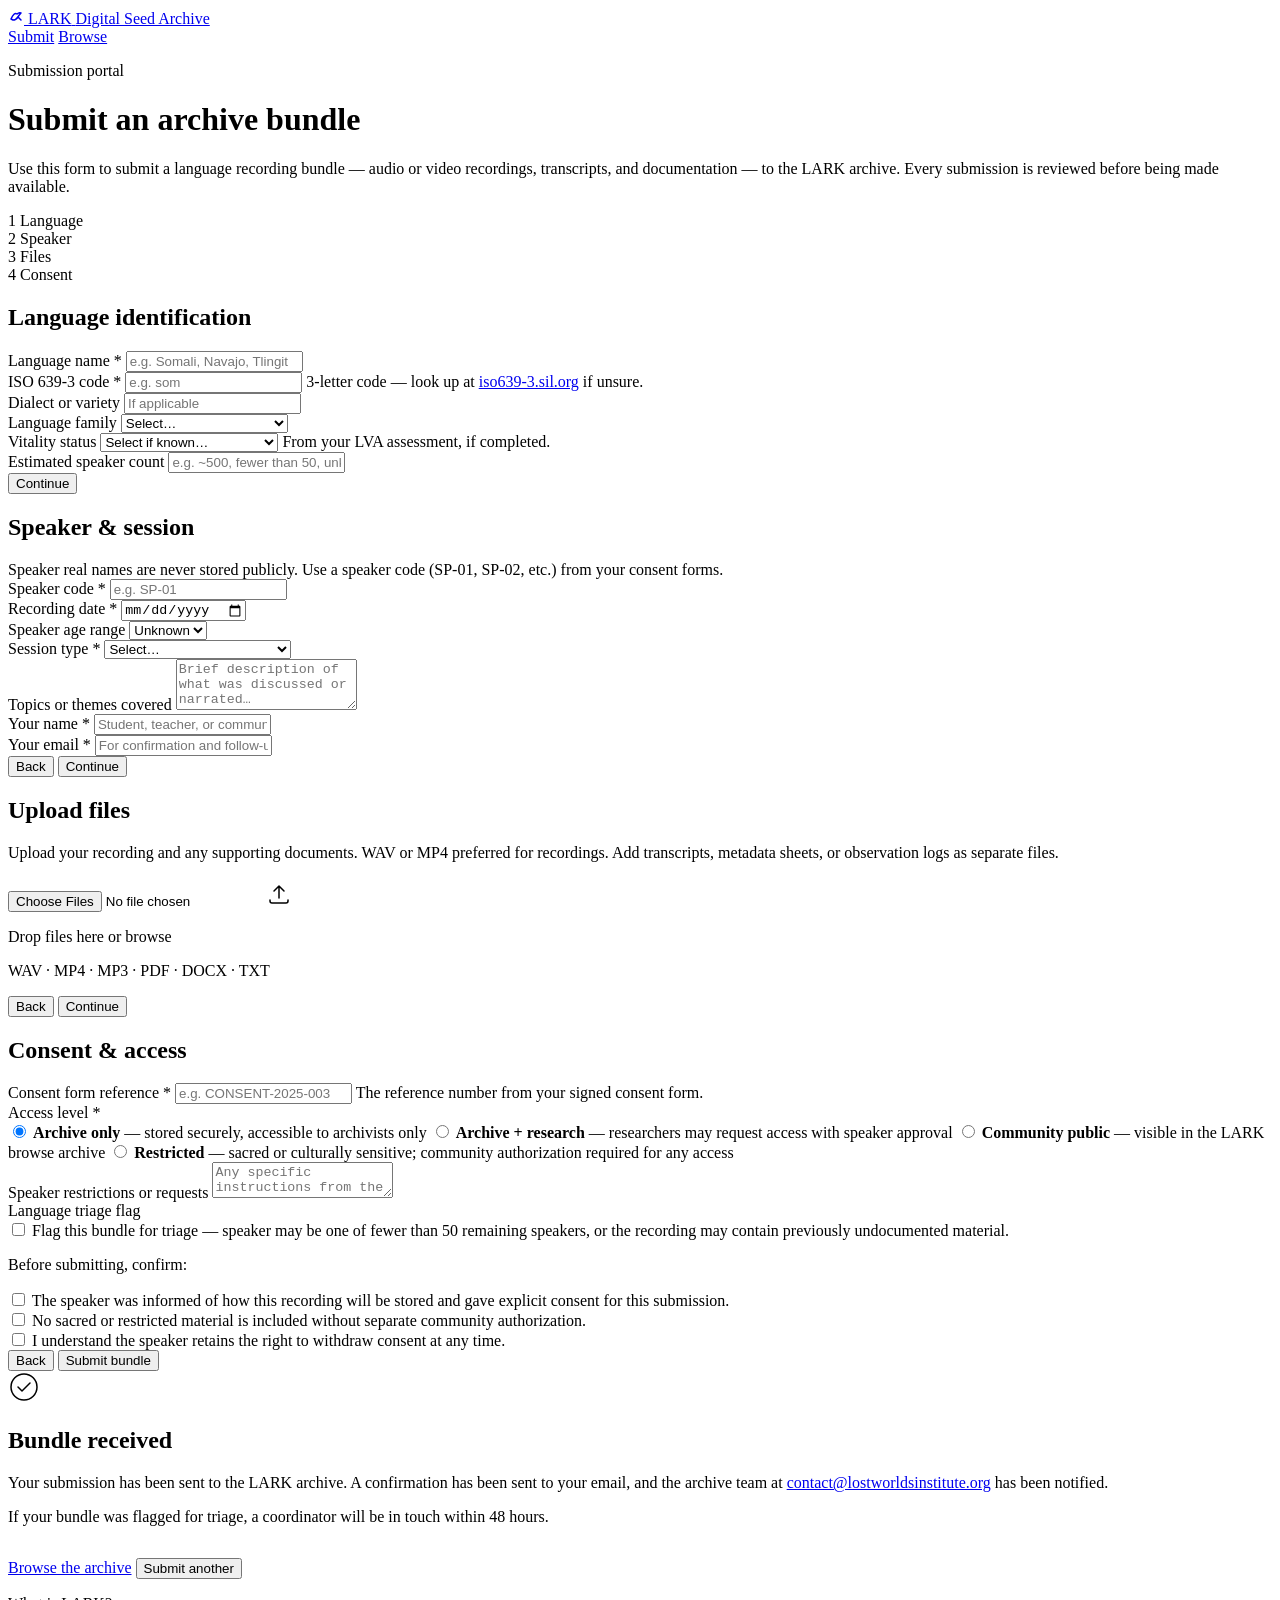
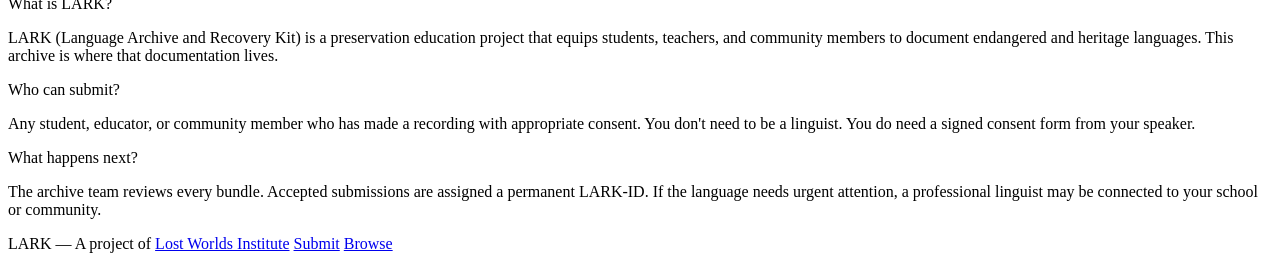
==== index.html @ 2a794642 "Add files via upload" ====
<!DOCTYPE html>
<html lang="en">
<head>
  <meta charset="UTF-8">
  <meta name="viewport" content="width=device-width, initial-scale=1.0">
  <title>LARK · Digital Seed Archive</title>
  <meta name="description" content="Submit a language archive bundle to the LARK Digital Seed Archive — a preservation project for endangered and heritage languages.">
  <link rel="preconnect" href="https://fonts.googleapis.com">
  <link href="https://fonts.googleapis.com/css2?family=Playfair+Display:ital,wght@0,400;0,700;1,400&family=DM+Mono:wght@300;400&family=Libre+Franklin:wght@300;400;500&display=swap" rel="stylesheet">
  <link rel="stylesheet" href="css/style.css">
</head>
<body>

  <header class="site-header">
    <div class="header-inner">
      <a href="index.html" class="logo">
        <span class="logo-mark">
          <svg width="16" height="16" viewBox="0 0 16 16" fill="none" stroke="currentColor" stroke-width="1.5" stroke-linecap="round" stroke-linejoin="round">
            <path d="M3 11 Q6 4 9 6 Q11 4 13 5 Q11 7 10 9 Q8 12 5 12 Z"/>
            <path d="M10 9 L13 12"/>
          </svg>
        </span>
        <span class="logo-text">LARK</span>
        <span class="logo-sub">Digital Seed Archive</span>
      </a>
      <nav class="site-nav">
        <a href="index.html" class="nav-link active">Submit</a>
        <a href="archive.html" class="nav-link">Browse</a>
      </nav>
    </div>
  </header>

  <main>
    <div class="page-intro">
      <div class="page-intro-inner">
        <p class="page-label">Submission portal</p>
        <h1 class="page-title">Submit an archive bundle</h1>
        <p class="page-desc">Use this form to submit a language recording bundle — audio or video recordings, transcripts, and documentation — to the LARK archive. Every submission is reviewed before being made available.</p>
      </div>
    </div>

    <div class="form-shell">

      <!-- STEP INDICATOR -->
      <div class="step-indicator">
        <div class="step-dot active" data-step="1">
          <span class="step-dot-num">1</span>
          <span class="step-dot-label">Language</span>
        </div>
        <div class="step-connector"></div>
        <div class="step-dot" data-step="2">
          <span class="step-dot-num">2</span>
          <span class="step-dot-label">Speaker</span>
        </div>
        <div class="step-connector"></div>
        <div class="step-dot" data-step="3">
          <span class="step-dot-num">3</span>
          <span class="step-dot-label">Files</span>
        </div>
        <div class="step-connector"></div>
        <div class="step-dot" data-step="4">
          <span class="step-dot-num">4</span>
          <span class="step-dot-label">Consent</span>
        </div>
      </div>

      <form id="lark-form" novalidate>

        <!-- STEP 1: LANGUAGE -->
        <div class="form-step active" id="step-1">
          <h2 class="step-title">Language identification</h2>

          <div class="field-row">
            <div class="field">
              <label class="field-label" for="lang-name">Language name <span class="req">*</span></label>
              <input type="text" id="lang-name" name="lang_name" placeholder="e.g. Somali, Navajo, Tlingit" autocomplete="off" required>
            </div>
            <div class="field">
              <label class="field-label" for="lang-iso">ISO 639-3 code <span class="req">*</span></label>
              <input type="text" id="lang-iso" name="lang_iso" placeholder="e.g. som" maxlength="3" autocomplete="off" required>
              <span class="field-hint">3-letter code — look up at <a href="https://iso639-3.sil.org" target="_blank" rel="noopener">iso639-3.sil.org</a> if unsure.</span>
            </div>
          </div>

          <div class="field-row">
            <div class="field">
              <label class="field-label" for="lang-dialect">Dialect or variety</label>
              <input type="text" id="lang-dialect" name="lang_dialect" placeholder="If applicable">
            </div>
            <div class="field">
              <label class="field-label" for="lang-family">Language family</label>
              <select id="lang-family" name="lang_family">
                <option value="">Select…</option>
                <option>Afro-Asiatic</option>
                <option>Algonquian</option>
                <option>Athabascan-Eyak-Tlingit</option>
                <option>Austronesian</option>
                <option>Hmong-Mien</option>
                <option>Indo-European</option>
                <option>Iroquoian</option>
                <option>Muskogean</option>
                <option>Na-Dene</option>
                <option>Niger-Congo</option>
                <option>Nilo-Saharan</option>
                <option>Salishan</option>
                <option>Siouan</option>
                <option>Sino-Tibetan</option>
                <option>Tai-Kadai</option>
                <option>Uto-Aztecan</option>
                <option>Yupik-Inuit</option>
                <option>Other / Unknown</option>
              </select>
            </div>
          </div>

          <div class="field-row">
            <div class="field">
              <label class="field-label" for="vitality">Vitality status</label>
              <select id="vitality" name="vitality">
                <option value="">Select if known…</option>
                <option>Safe</option>
                <option>Vulnerable</option>
                <option>Definitely Endangered</option>
                <option>Severely Endangered</option>
                <option>Critically Endangered</option>
                <option>Dormant / No L1 speakers</option>
                <option>Unknown</option>
              </select>
              <span class="field-hint">From your LVA assessment, if completed.</span>
            </div>
            <div class="field">
              <label class="field-label" for="speaker-count">Estimated speaker count</label>
              <input type="text" id="speaker-count" name="speaker_count" placeholder="e.g. ~500, fewer than 50, unknown">
            </div>
          </div>

          <div class="step-nav">
            <button type="button" class="btn btn-primary" onclick="goStep(2)">Continue</button>
          </div>
        </div>

        <!-- STEP 2: SPEAKER -->
        <div class="form-step" id="step-2">
          <h2 class="step-title">Speaker & session</h2>

          <div class="notice notice-amber">
            Speaker real names are never stored publicly. Use a speaker code (SP-01, SP-02, etc.) from your consent forms.
          </div>

          <div class="field-row">
            <div class="field">
              <label class="field-label" for="speaker-code">Speaker code <span class="req">*</span></label>
              <input type="text" id="speaker-code" name="speaker_code" placeholder="e.g. SP-01" required>
            </div>
            <div class="field">
              <label class="field-label" for="session-date">Recording date <span class="req">*</span></label>
              <input type="date" id="session-date" name="session_date" required>
            </div>
          </div>

          <div class="field-row">
            <div class="field">
              <label class="field-label" for="age-range">Speaker age range</label>
              <select id="age-range" name="age_range">
                <option value="">Unknown</option>
                <option>Under 30</option>
                <option>30–50</option>
                <option>50–65</option>
                <option>65–80</option>
                <option>Over 80</option>
              </select>
            </div>
            <div class="field">
              <label class="field-label" for="session-type">Session type <span class="req">*</span></label>
              <select id="session-type" name="session_type" required>
                <option value="">Select…</option>
                <option value="SEP">SEP — Story Elicitation</option>
                <option value="APM">APM — Apprentice Session</option>
                <option value="INT">INT — Interview</option>
                <option value="EVT">EVT — Community Event</option>
                <option value="Other">Other</option>
              </select>
            </div>
          </div>

          <div class="field">
            <label class="field-label" for="topics">Topics or themes covered</label>
            <textarea id="topics" name="topics" rows="3" placeholder="Brief description of what was discussed or narrated…"></textarea>
          </div>

          <div class="field">
            <label class="field-label" for="submitter-name">Your name <span class="req">*</span></label>
            <input type="text" id="submitter-name" name="submitter_name" placeholder="Student, teacher, or community member" required>
          </div>

          <div class="field">
            <label class="field-label" for="submitter-email">Your email <span class="req">*</span></label>
            <input type="email" id="submitter-email" name="submitter_email" placeholder="For confirmation and follow-up" required>
          </div>

          <div class="step-nav">
            <button type="button" class="btn btn-ghost" onclick="goStep(1)">Back</button>
            <button type="button" class="btn btn-primary" onclick="goStep(3)">Continue</button>
          </div>
        </div>

        <!-- STEP 3: FILES -->
        <div class="form-step" id="step-3">
          <h2 class="step-title">Upload files</h2>

          <p class="step-desc">Upload your recording and any supporting documents. WAV or MP4 preferred for recordings. Add transcripts, metadata sheets, or observation logs as separate files.</p>

          <div class="drop-zone" id="drop-zone">
            <input type="file" id="file-input" name="files" multiple accept=".wav,.mp4,.mp3,.m4a,.pdf,.docx,.txt,.doc">
            <svg width="28" height="28" viewBox="0 0 28 28" fill="none" stroke="currentColor" stroke-width="1.5" stroke-linecap="round" stroke-linejoin="round">
              <path d="M14 20V8M9 13l5-5 5 5"/>
              <path d="M5 22v1a2 2 0 002 2h14a2 2 0 002-2v-1"/>
            </svg>
            <p class="drop-main">Drop files here or <span class="drop-link">browse</span></p>
            <p class="drop-sub">WAV · MP4 · MP3 · PDF · DOCX · TXT</p>
          </div>

          <ul class="file-list" id="file-list"></ul>

          <div class="step-nav">
            <button type="button" class="btn btn-ghost" onclick="goStep(2)">Back</button>
            <button type="button" class="btn btn-primary" onclick="goStep(4)">Continue</button>
          </div>
        </div>

        <!-- STEP 4: CONSENT -->
        <div class="form-step" id="step-4">
          <h2 class="step-title">Consent & access</h2>

          <div class="field">
            <label class="field-label" for="consent-ref">Consent form reference <span class="req">*</span></label>
            <input type="text" id="consent-ref" name="consent_ref" placeholder="e.g. CONSENT-2025-003" required>
            <span class="field-hint">The reference number from your signed consent form.</span>
          </div>

          <div class="field">
            <label class="field-label">Access level <span class="req">*</span></label>
            <div class="radio-group" id="access-group">
              <label class="radio-option">
                <input type="radio" name="access_level" value="archive-only" checked>
                <span class="radio-custom"></span>
                <span class="radio-text">
                  <strong>Archive only</strong> — stored securely, accessible to archivists only
                </span>
              </label>
              <label class="radio-option">
                <input type="radio" name="access_level" value="research">
                <span class="radio-custom"></span>
                <span class="radio-text">
                  <strong>Archive + research</strong> — researchers may request access with speaker approval
                </span>
              </label>
              <label class="radio-option">
                <input type="radio" name="access_level" value="public">
                <span class="radio-custom"></span>
                <span class="radio-text">
                  <strong>Community public</strong> — visible in the LARK browse archive
                </span>
              </label>
              <label class="radio-option">
                <input type="radio" name="access_level" value="restricted">
                <span class="radio-custom"></span>
                <span class="radio-text">
                  <strong>Restricted</strong> — sacred or culturally sensitive; community authorization required for any access
                </span>
              </label>
            </div>
          </div>

          <div class="field">
            <label class="field-label" for="restrictions">Speaker restrictions or requests</label>
            <textarea id="restrictions" name="restrictions" rows="2" placeholder="Any specific instructions from the speaker about use, citation, or sharing…"></textarea>
          </div>

          <div class="field">
            <label class="field-label" for="triage">Language triage flag</label>
            <div class="checkbox-option">
              <input type="checkbox" id="triage" name="triage">
              <label for="triage">Flag this bundle for triage — speaker may be one of fewer than 50 remaining speakers, or the recording may contain previously undocumented material.</label>
            </div>
          </div>

          <div class="consent-checks">
            <p class="consent-checks-label">Before submitting, confirm:</p>
            <div class="checkbox-option">
              <input type="checkbox" id="check-1" name="check_1" required>
              <label for="check-1">The speaker was informed of how this recording will be stored and gave explicit consent for this submission.</label>
            </div>
            <div class="checkbox-option">
              <input type="checkbox" id="check-2" name="check_2" required>
              <label for="check-2">No sacred or restricted material is included without separate community authorization.</label>
            </div>
            <div class="checkbox-option">
              <input type="checkbox" id="check-3" name="check_3" required>
              <label for="check-3">I understand the speaker retains the right to withdraw consent at any time.</label>
            </div>
          </div>

          <div class="step-nav">
            <button type="button" class="btn btn-ghost" onclick="goStep(3)">Back</button>
            <button type="submit" class="btn btn-primary" id="submit-btn">Submit bundle</button>
          </div>
        </div>

        <!-- SUCCESS STATE -->
        <div class="form-step success-state" id="step-success">
          <div class="success-icon">
            <svg width="32" height="32" viewBox="0 0 32 32" fill="none" stroke="currentColor" stroke-width="1.5" stroke-linecap="round" stroke-linejoin="round">
              <circle cx="16" cy="16" r="13"/>
              <path d="M10 16l4 4 8-8"/>
            </svg>
          </div>
          <h2 class="step-title">Bundle received</h2>
          <p class="step-desc">Your submission has been sent to the LARK archive. A confirmation has been sent to your email, and the archive team at <a href="mailto:contact@lostworldsinstitute.org">contact@lostworldsinstitute.org</a> has been notified.</p>
          <p class="step-desc">If your bundle was flagged for triage, a coordinator will be in touch within 48 hours.</p>
          <div class="success-id" id="success-bundle-id"></div>
          <div class="step-nav" style="margin-top: 2rem;">
            <a href="archive.html" class="btn btn-ghost">Browse the archive</a>
            <button type="button" class="btn btn-primary" onclick="resetForm()">Submit another</button>
          </div>
        </div>

      </form>
    </div>

    <!-- ABOUT STRIP -->
    <div class="about-strip">
      <div class="about-strip-inner">
        <div class="about-block">
          <p class="about-title">What is LARK?</p>
          <p>LARK (Language Archive and Recovery Kit) is a preservation education project that equips students, teachers, and community members to document endangered and heritage languages. This archive is where that documentation lives.</p>
        </div>
        <div class="about-block">
          <p class="about-title">Who can submit?</p>
          <p>Any student, educator, or community member who has made a recording with appropriate consent. You don't need to be a linguist. You do need a signed consent form from your speaker.</p>
        </div>
        <div class="about-block">
          <p class="about-title">What happens next?</p>
          <p>The archive team reviews every bundle. Accepted submissions are assigned a permanent LARK-ID. If the language needs urgent attention, a professional linguist may be connected to your school or community.</p>
        </div>
      </div>
    </div>
  </main>

  <footer class="site-footer">
    <div class="footer-inner">
      <span class="footer-logo">LARK</span>
      <span class="footer-sep">—</span>
      <span class="footer-org">A project of <a href="mailto:contact@lostworldsinstitute.org">Lost Worlds Institute</a></span>
      <span class="footer-spacer"></span>
      <a href="index.html" class="footer-link">Submit</a>
      <a href="archive.html" class="footer-link">Browse</a>
    </div>
  </footer>

  <script src="js/main.js"></script>
</body>
</html>
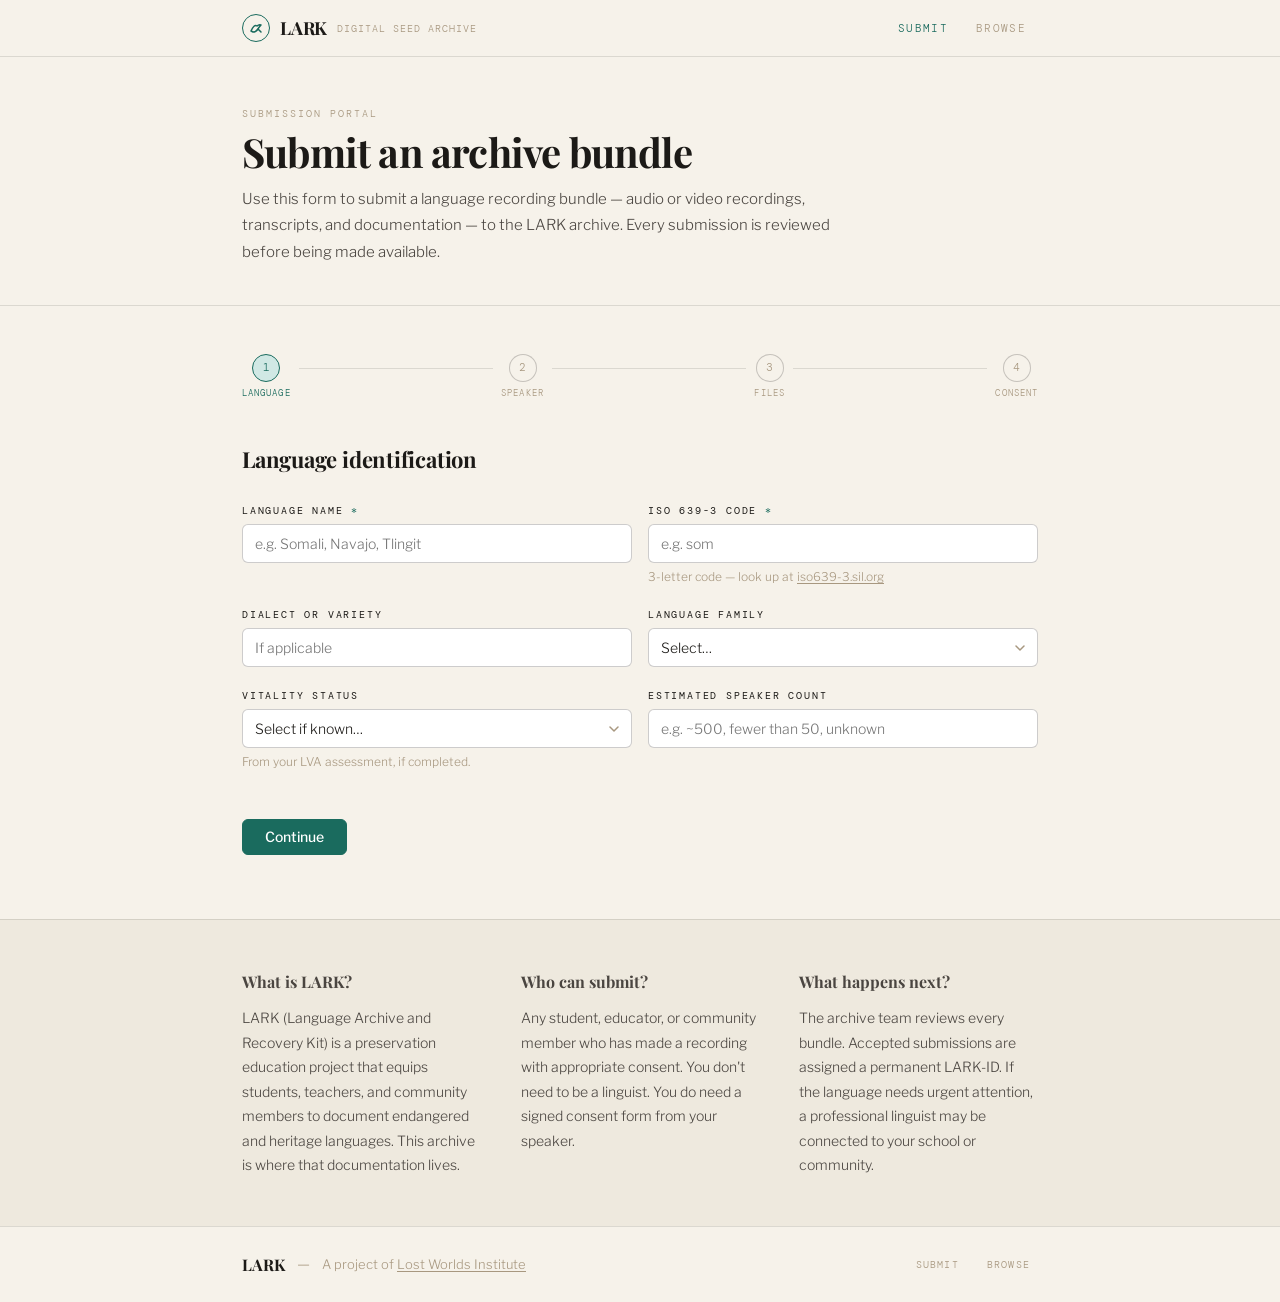
==== commit e854e8fc: "Add files via upload" ====
--- a/index.html
+++ b/index.html
@@ -1,363 +1,582 @@
 <!DOCTYPE html>
 <html lang="en">
 <head>
-  <meta charset="UTF-8">
-  <meta name="viewport" content="width=device-width, initial-scale=1.0">
-  <title>LARK · Digital Seed Archive</title>
-  <meta name="description" content="Submit a language archive bundle to the LARK Digital Seed Archive — a preservation project for endangered and heritage languages.">
-  <link rel="preconnect" href="https://fonts.googleapis.com">
-  <link href="https://fonts.googleapis.com/css2?family=Playfair+Display:ital,wght@0,400;0,700;1,400&family=DM+Mono:wght@300;400&family=Libre+Franklin:wght@300;400;500&display=swap" rel="stylesheet">
-  <link rel="stylesheet" href="css/style.css">
+<meta charset="UTF-8">
+<meta name="viewport" content="width=device-width, initial-scale=1.0">
+<title>LARK · Digital Seed Archive</title>
+<meta name="description" content="Submit a language archive bundle to the LARK Digital Seed Archive — a preservation project for endangered and heritage languages.">
+<link rel="preconnect" href="https://fonts.googleapis.com">
+<link href="https://fonts.googleapis.com/css2?family=Playfair+Display:ital,wght@0,400;0,700;1,400&family=DM+Mono:wght@300;400&family=Libre+Franklin:wght@300;400;500&display=swap" rel="stylesheet">
+<style>
+*,*::before,*::after{box-sizing:border-box;margin:0;padding:0}
+html{scroll-behavior:smooth;-webkit-text-size-adjust:100%}
+:root{
+  --ink:#1c1a17;--paper:#f6f2ea;--surface:#eee9de;--surface2:#e6e0d3;
+  --warm-mid:#a89880;--border:rgba(28,26,23,0.12);--border2:rgba(28,26,23,0.22);
+  --teal:#1a6b5e;--teal-light:#d0e8e4;--amber:#8a5e0a;--amber-light:#f0e4c8;
+  --red:#a02a20;--red-light:#f5dcd9;
+  --serif:'Playfair Display',Georgia,serif;
+  --sans:'Libre Franklin',system-ui,sans-serif;
+  --mono:'DM Mono','Courier New',monospace;
+  --radius:6px;--radius-lg:10px;--max-w:860px;--t:0.18s ease
+}
+body{background:var(--paper);color:var(--ink);font-family:var(--sans);font-weight:300;font-size:15px;line-height:1.7;min-height:100vh;display:flex;flex-direction:column}
+a{color:var(--teal);text-decoration:underline;text-underline-offset:2px}
+a:hover{text-decoration:none}
+
+/* HEADER */
+.site-header{border-bottom:1px solid var(--border);background:var(--paper);position:sticky;top:0;z-index:100}
+.header-inner{max-width:var(--max-w);margin:0 auto;padding:0 32px;height:56px;display:flex;align-items:center;gap:24px}
+.logo{display:flex;align-items:center;gap:10px;text-decoration:none;flex-shrink:0}
+.logo-mark{width:28px;height:28px;border:1.5px solid var(--teal);border-radius:50%;display:flex;align-items:center;justify-content:center;color:var(--teal);flex-shrink:0}
+.logo-text{font-family:var(--serif);font-size:18px;font-weight:700;color:var(--ink);letter-spacing:-0.01em}
+.logo-sub{font-family:var(--mono);font-size:10px;letter-spacing:0.1em;color:var(--warm-mid);text-transform:uppercase}
+.site-nav{margin-left:auto;display:flex;gap:4px}
+.nav-link{font-family:var(--mono);font-size:11px;letter-spacing:0.12em;text-transform:uppercase;color:var(--warm-mid);text-decoration:none;padding:6px 12px;border-radius:var(--radius);transition:color var(--t),background var(--t)}
+.nav-link:hover{color:var(--ink);background:var(--surface)}
+.nav-link.active{color:var(--teal)}
+
+/* PAGE INTRO */
+.page-intro{border-bottom:1px solid var(--border);padding:48px 0 40px}
+.page-intro-inner{max-width:var(--max-w);margin:0 auto;padding:0 32px}
+.page-label{font-family:var(--mono);font-size:10px;letter-spacing:0.2em;text-transform:uppercase;color:var(--warm-mid);margin-bottom:8px}
+.page-title{font-family:var(--serif);font-size:clamp(28px,4vw,40px);font-weight:700;line-height:1.1;letter-spacing:-0.02em;margin-bottom:12px}
+.page-desc{font-size:15px;color:#4a4540;max-width:600px;line-height:1.75}
+
+/* FORM SHELL */
+.form-shell{max-width:var(--max-w);margin:0 auto;padding:48px 32px 64px;flex:1}
+
+/* STEP INDICATOR */
+.step-indicator{display:flex;align-items:center;margin-bottom:40px}
+.step-dot{display:flex;flex-direction:column;align-items:center;gap:4px;flex-shrink:0}
+.step-dot-num{width:28px;height:28px;border-radius:50%;border:1.5px solid var(--border2);display:flex;align-items:center;justify-content:center;font-family:var(--mono);font-size:11px;color:var(--warm-mid);background:var(--paper);transition:all var(--t)}
+.step-dot-label{font-family:var(--mono);font-size:9px;letter-spacing:0.12em;text-transform:uppercase;color:var(--warm-mid);transition:color var(--t)}
+.step-dot.active .step-dot-num{border-color:var(--teal);color:var(--teal);background:var(--teal-light)}
+.step-dot.active .step-dot-label{color:var(--teal)}
+.step-dot.done .step-dot-num{border-color:var(--teal);background:var(--teal);color:white;font-size:13px}
+.step-connector{flex:1;height:1px;background:var(--border);margin:0 8px 18px;transition:background var(--t)}
+.step-connector.done{background:var(--teal)}
+
+/* FORM STEPS */
+.form-step{display:none}
+.form-step.active{display:block}
+.step-title{font-family:var(--serif);font-size:22px;font-weight:700;margin-bottom:24px;letter-spacing:-0.01em}
+.step-desc{font-size:14px;color:#4a4540;line-height:1.7;margin-bottom:20px}
+
+/* FIELDS */
+.field{display:flex;flex-direction:column;gap:5px;margin-bottom:20px}
+.field-row{display:grid;grid-template-columns:1fr 1fr;gap:16px}
+.field-label{font-family:var(--mono);font-size:10px;letter-spacing:0.18em;text-transform:uppercase;color:var(--ink);font-weight:400}
+.req{color:var(--teal)}
+.field-hint{font-size:12px;color:var(--warm-mid);line-height:1.5}
+.field-hint a{color:var(--warm-mid)}
+
+input[type=text],input[type=email],input[type=date],select,textarea{
+  font-family:var(--sans);font-size:14px;font-weight:300;color:var(--ink);
+  background:white;border:1px solid var(--border2);border-radius:var(--radius);
+  padding:10px 12px;outline:none;transition:border-color var(--t),box-shadow var(--t);
+  width:100%;-webkit-appearance:none;appearance:none
+}
+input[type=date]{color-scheme:light}
+select{background-image:url("data:image/svg+xml,%3Csvg width='10' height='6' viewBox='0 0 10 6' fill='none' xmlns='http://www.w3.org/2000/svg'%3E%3Cpath d='M1 1l4 4 4-4' stroke='%23a89880' stroke-width='1.5' stroke-linecap='round' stroke-linejoin='round'/%3E%3C/svg%3E");background-repeat:no-repeat;background-position:right 12px center;padding-right:32px;cursor:pointer}
+textarea{resize:vertical;min-height:80px;line-height:1.6}
+input:focus,select:focus,textarea:focus{border-color:var(--teal);box-shadow:0 0 0 3px rgba(26,107,94,0.1)}
+input.error,select.error,textarea.error{border-color:var(--red);box-shadow:0 0 0 3px rgba(160,42,32,0.1)}
+
+/* NOTICE */
+.notice{padding:12px 16px;border-radius:var(--radius);font-size:13px;line-height:1.6;margin-bottom:20px}
+.notice-amber{background:var(--amber-light);color:var(--amber);border:1px solid rgba(138,94,10,0.2)}
+
+/* DROP ZONE */
+.drop-zone{border:1.5px dashed var(--border2);border-radius:var(--radius-lg);padding:40px 24px;text-align:center;cursor:pointer;transition:border-color var(--t),background var(--t);background:white;position:relative;margin-bottom:12px}
+.drop-zone:hover,.drop-zone.drag-over{border-color:var(--teal);background:var(--teal-light)}
+.drop-zone input[type=file]{position:absolute;inset:0;opacity:0;cursor:pointer;width:100%;height:100%;padding:0;border:none;border-radius:0;box-shadow:none}
+.drop-zone svg{display:block;margin:0 auto 12px;color:var(--warm-mid)}
+.drop-main{font-size:14px;margin-bottom:4px}
+.drop-link{color:var(--teal);text-decoration:underline;text-underline-offset:2px;cursor:pointer}
+.drop-sub{font-family:var(--mono);font-size:10px;letter-spacing:0.1em;color:var(--warm-mid);text-transform:uppercase}
+
+/* FILE LIST */
+.file-list{list-style:none;display:flex;flex-direction:column;gap:6px;margin-bottom:20px}
+.file-item{display:flex;align-items:center;gap:12px;padding:10px 14px;background:white;border:1px solid var(--border);border-radius:var(--radius)}
+.file-badge{font-family:var(--mono);font-size:8px;letter-spacing:0.08em;text-transform:uppercase;padding:2px 7px;border-radius:3px;background:var(--surface);color:var(--warm-mid);flex-shrink:0}
+.file-badge.audio{background:var(--teal-light);color:var(--teal)}
+.file-badge.video{background:var(--amber-light);color:var(--amber)}
+.file-info{flex:1;min-width:0}
+.file-name{font-size:13px;white-space:nowrap;overflow:hidden;text-overflow:ellipsis}
+.file-size{font-family:var(--mono);font-size:10px;color:var(--warm-mid)}
+.file-remove{background:none;border:none;color:var(--warm-mid);cursor:pointer;font-size:18px;line-height:1;padding:2px;transition:color var(--t);flex-shrink:0}
+.file-remove:hover{color:var(--red)}
+
+/* RADIO GROUP */
+.radio-group{display:flex;flex-direction:column;gap:6px}
+.radio-option{display:flex;align-items:flex-start;gap:10px;padding:12px 14px;background:white;border:1px solid var(--border);border-radius:var(--radius);cursor:pointer;transition:border-color var(--t),background var(--t)}
+.radio-option:hover{border-color:var(--border2)}
+.radio-option input[type=radio]{display:none}
+.radio-custom{width:16px;height:16px;border-radius:50%;border:1.5px solid var(--border2);flex-shrink:0;margin-top:2px;transition:all var(--t)}
+.radio-option:has(input:checked){border-color:var(--teal);background:var(--teal-light)}
+.radio-option:has(input:checked) .radio-custom{border-color:var(--teal);background:var(--teal);box-shadow:inset 0 0 0 3px var(--teal-light)}
+.radio-text{font-size:13px;line-height:1.55}
+.radio-text strong{font-weight:500}
+
+/* CHECKBOXES */
+.checkbox-option{display:flex;align-items:flex-start;gap:10px;margin-bottom:10px}
+.checkbox-option input[type=checkbox]{width:16px;height:16px;min-width:16px;border:1.5px solid var(--border2);border-radius:3px;background:white;cursor:pointer;-webkit-appearance:none;appearance:none;margin-top:2px;transition:all var(--t);position:relative}
+.checkbox-option input[type=checkbox]:checked{background:var(--teal);border-color:var(--teal)}
+.checkbox-option input[type=checkbox]:checked::after{content:'';position:absolute;left:3px;top:1px;width:8px;height:5px;border-left:1.5px solid white;border-bottom:1.5px solid white;transform:rotate(-45deg)}
+.checkbox-option label{font-size:13px;line-height:1.6;cursor:pointer}
+.consent-checks{background:var(--surface);border-radius:var(--radius-lg);padding:20px;margin-top:8px;margin-bottom:20px}
+.consent-checks-label{font-family:var(--mono);font-size:10px;letter-spacing:0.15em;text-transform:uppercase;color:var(--warm-mid);margin-bottom:14px}
+
+/* BUTTONS */
+.step-nav{display:flex;gap:10px;margin-top:28px}
+.btn{display:inline-flex;align-items:center;gap:6px;padding:10px 22px;border-radius:var(--radius);font-family:var(--sans);font-size:14px;font-weight:500;border:1.5px solid transparent;cursor:pointer;transition:all var(--t);text-decoration:none;line-height:1}
+.btn:disabled{opacity:0.5;cursor:not-allowed;pointer-events:none}
+.btn-primary{background:var(--teal);color:white;border-color:var(--teal)}
+.btn-primary:hover{background:#155a4e;border-color:#155a4e;color:white;text-decoration:none}
+.btn-ghost{background:transparent;color:var(--ink);border-color:var(--border2)}
+.btn-ghost:hover{background:var(--surface);color:var(--ink);text-decoration:none}
+.btn-loading{position:relative;color:transparent!important;pointer-events:none}
+.btn-loading::after{content:'';position:absolute;width:14px;height:14px;border:2px solid rgba(255,255,255,0.4);border-top-color:white;border-radius:50%;animation:spin .6s linear infinite}
+@keyframes spin{to{transform:rotate(360deg)}}
+
+/* SUCCESS */
+.success-state{text-align:center;padding:48px 0}
+.success-icon{width:64px;height:64px;border-radius:50%;background:var(--teal-light);color:var(--teal);display:flex;align-items:center;justify-content:center;margin:0 auto 24px}
+.success-id{font-family:var(--mono);font-size:13px;letter-spacing:0.05em;color:var(--teal);background:var(--teal-light);display:inline-block;padding:8px 18px;border-radius:4px;margin-top:16px}
+
+/* ABOUT STRIP */
+.about-strip{background:var(--surface);border-top:1px solid var(--border)}
+.about-strip-inner{max-width:var(--max-w);margin:0 auto;padding:48px 32px;display:grid;grid-template-columns:repeat(3,1fr);gap:40px}
+.about-title{font-family:var(--serif);font-size:16px;font-weight:700;margin-bottom:10px}
+.about-block{font-size:14px;color:#4a4540;line-height:1.75}
+
+/* FOOTER */
+.site-footer{border-top:1px solid var(--border);background:var(--paper);margin-top:auto}
+.footer-inner{max-width:var(--max-w);margin:0 auto;padding:24px 32px;display:flex;align-items:center;gap:12px;flex-wrap:wrap}
+.footer-logo{font-family:var(--serif);font-size:16px;font-weight:700}
+.footer-sep{color:var(--warm-mid)}
+.footer-org{font-size:13px;color:var(--warm-mid)}
+.footer-org a{color:var(--warm-mid)}
+.footer-spacer{flex:1}
+.footer-link{font-family:var(--mono);font-size:10px;letter-spacing:0.12em;text-transform:uppercase;color:var(--warm-mid);text-decoration:none;padding:4px 8px}
+.footer-link:hover{color:var(--ink)}
+
+/* RESPONSIVE */
+@media(max-width:640px){
+  .header-inner{padding:0 16px}
+  .logo-sub{display:none}
+  .page-intro-inner{padding:0 16px}
+  .page-intro{padding:32px 0 28px}
+  .form-shell{padding:32px 16px 48px}
+  .field-row{grid-template-columns:1fr}
+  .about-strip-inner{grid-template-columns:1fr;gap:24px;padding:32px 16px}
+  .footer-inner{padding:20px 16px}
+  .step-dot-label{display:none}
+}
+</style>
 </head>
 <body>
 
-  <header class="site-header">
-    <div class="header-inner">
-      <a href="index.html" class="logo">
-        <span class="logo-mark">
-          <svg width="16" height="16" viewBox="0 0 16 16" fill="none" stroke="currentColor" stroke-width="1.5" stroke-linecap="round" stroke-linejoin="round">
-            <path d="M3 11 Q6 4 9 6 Q11 4 13 5 Q11 7 10 9 Q8 12 5 12 Z"/>
-            <path d="M10 9 L13 12"/>
+<header class="site-header">
+  <div class="header-inner">
+    <a href="index.html" class="logo">
+      <span class="logo-mark">
+        <svg width="16" height="16" viewBox="0 0 16 16" fill="none" stroke="currentColor" stroke-width="1.5" stroke-linecap="round" stroke-linejoin="round">
+          <path d="M3 11 Q6 4 9 6 Q11 4 13 5 Q11 7 10 9 Q8 12 5 12 Z"/>
+          <path d="M10 9 L13 12"/>
+        </svg>
+      </span>
+      <span class="logo-text">LARK</span>
+      <span class="logo-sub">Digital Seed Archive</span>
+    </a>
+    <nav class="site-nav">
+      <a href="index.html" class="nav-link active">Submit</a>
+      <a href="archive.html" class="nav-link">Browse</a>
+    </nav>
+  </div>
+</header>
+
+<main>
+  <div class="page-intro">
+    <div class="page-intro-inner">
+      <p class="page-label">Submission portal</p>
+      <h1 class="page-title">Submit an archive bundle</h1>
+      <p class="page-desc">Use this form to submit a language recording bundle — audio or video recordings, transcripts, and documentation — to the LARK archive. Every submission is reviewed before being made available.</p>
+    </div>
+  </div>
+
+  <div class="form-shell">
+
+    <div class="step-indicator">
+      <div class="step-dot active" id="dot-1"><span class="step-dot-num">1</span><span class="step-dot-label">Language</span></div>
+      <div class="step-connector" id="con-1"></div>
+      <div class="step-dot" id="dot-2"><span class="step-dot-num">2</span><span class="step-dot-label">Speaker</span></div>
+      <div class="step-connector" id="con-2"></div>
+      <div class="step-dot" id="dot-3"><span class="step-dot-num">3</span><span class="step-dot-label">Files</span></div>
+      <div class="step-connector" id="con-3"></div>
+      <div class="step-dot" id="dot-4"><span class="step-dot-num">4</span><span class="step-dot-label">Consent</span></div>
+    </div>
+
+    <form id="lark-form" novalidate>
+
+      <!-- STEP 1 -->
+      <div class="form-step active" id="step-1">
+        <h2 class="step-title">Language identification</h2>
+        <div class="field-row">
+          <div class="field">
+            <label class="field-label" for="lang-name">Language name <span class="req">*</span></label>
+            <input type="text" id="lang-name" name="lang_name" placeholder="e.g. Somali, Navajo, Tlingit" autocomplete="off" required>
+          </div>
+          <div class="field">
+            <label class="field-label" for="lang-iso">ISO 639-3 code <span class="req">*</span></label>
+            <input type="text" id="lang-iso" name="lang_iso" placeholder="e.g. som" maxlength="3" autocomplete="off" required>
+            <span class="field-hint">3-letter code — look up at <a href="https://iso639-3.sil.org" target="_blank" rel="noopener">iso639-3.sil.org</a></span>
+          </div>
+        </div>
+        <div class="field-row">
+          <div class="field">
+            <label class="field-label" for="lang-dialect">Dialect or variety</label>
+            <input type="text" id="lang-dialect" name="lang_dialect" placeholder="If applicable">
+          </div>
+          <div class="field">
+            <label class="field-label" for="lang-family">Language family</label>
+            <select id="lang-family" name="lang_family">
+              <option value="">Select…</option>
+              <option>Afro-Asiatic</option><option>Algonquian</option>
+              <option>Athabascan-Eyak-Tlingit</option><option>Austronesian</option>
+              <option>Hmong-Mien</option><option>Indo-European</option>
+              <option>Iroquoian</option><option>Muskogean</option>
+              <option>Na-Dene</option><option>Niger-Congo</option>
+              <option>Nilo-Saharan</option><option>Salishan</option>
+              <option>Siouan</option><option>Sino-Tibetan</option>
+              <option>Tai-Kadai</option><option>Uto-Aztecan</option>
+              <option>Yupik-Inuit</option><option>Other / Unknown</option>
+            </select>
+          </div>
+        </div>
+        <div class="field-row">
+          <div class="field">
+            <label class="field-label" for="vitality">Vitality status</label>
+            <select id="vitality" name="vitality">
+              <option value="">Select if known…</option>
+              <option>Safe</option><option>Vulnerable</option>
+              <option>Definitely Endangered</option><option>Severely Endangered</option>
+              <option>Critically Endangered</option><option>Dormant / No L1 speakers</option>
+              <option>Unknown</option>
+            </select>
+            <span class="field-hint">From your LVA assessment, if completed.</span>
+          </div>
+          <div class="field">
+            <label class="field-label" for="speaker-count">Estimated speaker count</label>
+            <input type="text" id="speaker-count" name="speaker_count" placeholder="e.g. ~500, fewer than 50, unknown">
+          </div>
+        </div>
+        <div class="step-nav">
+          <button type="button" class="btn btn-primary" onclick="goStep(2)">Continue</button>
+        </div>
+      </div>
+
+      <!-- STEP 2 -->
+      <div class="form-step" id="step-2">
+        <h2 class="step-title">Speaker &amp; session</h2>
+        <div class="notice notice-amber">Speaker real names are never stored publicly. Use a speaker code (SP-01, SP-02, etc.) from your consent forms.</div>
+        <div class="field-row">
+          <div class="field">
+            <label class="field-label" for="speaker-code">Speaker code <span class="req">*</span></label>
+            <input type="text" id="speaker-code" name="speaker_code" placeholder="e.g. SP-01" required>
+          </div>
+          <div class="field">
+            <label class="field-label" for="session-date">Recording date <span class="req">*</span></label>
+            <input type="date" id="session-date" name="session_date" required>
+          </div>
+        </div>
+        <div class="field-row">
+          <div class="field">
+            <label class="field-label" for="age-range">Speaker age range</label>
+            <select id="age-range" name="age_range">
+              <option value="">Unknown</option>
+              <option>Under 30</option><option>30–50</option>
+              <option>50–65</option><option>65–80</option><option>Over 80</option>
+            </select>
+          </div>
+          <div class="field">
+            <label class="field-label" for="session-type">Session type <span class="req">*</span></label>
+            <select id="session-type" name="session_type" required>
+              <option value="">Select…</option>
+              <option value="SEP">SEP — Story Elicitation</option>
+              <option value="APM">APM — Apprentice Session</option>
+              <option value="INT">INT — Interview</option>
+              <option value="EVT">EVT — Community Event</option>
+              <option value="Other">Other</option>
+            </select>
+          </div>
+        </div>
+        <div class="field">
+          <label class="field-label" for="topics">Topics or themes covered</label>
+          <textarea id="topics" name="topics" rows="3" placeholder="Brief description of what was discussed or narrated…"></textarea>
+        </div>
+        <div class="field">
+          <label class="field-label" for="submitter-name">Your name <span class="req">*</span></label>
+          <input type="text" id="submitter-name" name="submitter_name" placeholder="Student, teacher, or community member" required>
+        </div>
+        <div class="field">
+          <label class="field-label" for="submitter-email">Your email <span class="req">*</span></label>
+          <input type="email" id="submitter-email" name="submitter_email" placeholder="For confirmation and follow-up" required>
+        </div>
+        <div class="step-nav">
+          <button type="button" class="btn btn-ghost" onclick="goStep(1)">Back</button>
+          <button type="button" class="btn btn-primary" onclick="goStep(3)">Continue</button>
+        </div>
+      </div>
+
+      <!-- STEP 3 -->
+      <div class="form-step" id="step-3">
+        <h2 class="step-title">Upload files</h2>
+        <p class="step-desc">Upload your recording and any supporting documents. WAV or MP4 preferred for recordings.</p>
+        <div class="drop-zone" id="drop-zone">
+          <input type="file" id="file-input" name="files" multiple accept=".wav,.mp4,.mp3,.m4a,.pdf,.docx,.txt,.doc">
+          <svg width="28" height="28" viewBox="0 0 28 28" fill="none" stroke="currentColor" stroke-width="1.5" stroke-linecap="round" stroke-linejoin="round">
+            <path d="M14 20V8M9 13l5-5 5 5"/><path d="M5 22v1a2 2 0 002 2h14a2 2 0 002-2v-1"/>
           </svg>
-        </span>
-        <span class="logo-text">LARK</span>
-        <span class="logo-sub">Digital Seed Archive</span>
-      </a>
-      <nav class="site-nav">
-        <a href="index.html" class="nav-link active">Submit</a>
-        <a href="archive.html" class="nav-link">Browse</a>
-      </nav>
+          <p class="drop-main">Drop files here or <span class="drop-link">browse</span></p>
+          <p class="drop-sub">WAV · MP4 · MP3 · PDF · DOCX · TXT</p>
+        </div>
+        <ul class="file-list" id="file-list"></ul>
+        <div class="step-nav">
+          <button type="button" class="btn btn-ghost" onclick="goStep(2)">Back</button>
+          <button type="button" class="btn btn-primary" onclick="goStep(4)">Continue</button>
+        </div>
+      </div>
+
+      <!-- STEP 4 -->
+      <div class="form-step" id="step-4">
+        <h2 class="step-title">Consent &amp; access</h2>
+        <div class="field">
+          <label class="field-label" for="consent-ref">Consent form reference <span class="req">*</span></label>
+          <input type="text" id="consent-ref" name="consent_ref" placeholder="e.g. CONSENT-2025-003" required>
+          <span class="field-hint">The reference number from your signed consent form.</span>
+        </div>
+        <div class="field">
+          <label class="field-label">Access level <span class="req">*</span></label>
+          <div class="radio-group">
+            <label class="radio-option"><input type="radio" name="access_level" value="archive-only" checked><span class="radio-custom"></span><span class="radio-text"><strong>Archive only</strong> — stored securely, accessible to archivists only</span></label>
+            <label class="radio-option"><input type="radio" name="access_level" value="research"><span class="radio-custom"></span><span class="radio-text"><strong>Archive + research</strong> — researchers may request access with speaker approval</span></label>
+            <label class="radio-option"><input type="radio" name="access_level" value="public"><span class="radio-custom"></span><span class="radio-text"><strong>Community public</strong> — visible in the LARK browse archive</span></label>
+            <label class="radio-option"><input type="radio" name="access_level" value="restricted"><span class="radio-custom"></span><span class="radio-text"><strong>Restricted</strong> — sacred or culturally sensitive; community authorization required</span></label>
+          </div>
+        </div>
+        <div class="field">
+          <label class="field-label" for="restrictions">Speaker restrictions or requests</label>
+          <textarea id="restrictions" name="restrictions" rows="2" placeholder="Any specific instructions from the speaker…"></textarea>
+        </div>
+        <div class="field">
+          <label class="field-label">Language triage flag</label>
+          <div class="checkbox-option">
+            <input type="checkbox" id="triage" name="triage">
+            <label for="triage">Flag this bundle — speaker may be one of fewer than 50 remaining speakers, or recording may contain previously undocumented material.</label>
+          </div>
+        </div>
+        <div class="consent-checks">
+          <p class="consent-checks-label">Before submitting, confirm:</p>
+          <div class="checkbox-option"><input type="checkbox" id="check-1" name="check_1" required><label for="check-1">The speaker was informed and gave explicit consent for this submission.</label></div>
+          <div class="checkbox-option"><input type="checkbox" id="check-2" name="check_2" required><label for="check-2">No sacred or restricted material is included without community authorization.</label></div>
+          <div class="checkbox-option"><input type="checkbox" id="check-3" name="check_3" required><label for="check-3">I understand the speaker retains the right to withdraw consent at any time.</label></div>
+        </div>
+        <div class="step-nav">
+          <button type="button" class="btn btn-ghost" onclick="goStep(3)">Back</button>
+          <button type="submit" class="btn btn-primary" id="submit-btn">Submit bundle</button>
+        </div>
+      </div>
+
+      <!-- SUCCESS -->
+      <div class="form-step success-state" id="step-success">
+        <div class="success-icon">
+          <svg width="32" height="32" viewBox="0 0 32 32" fill="none" stroke="currentColor" stroke-width="1.5" stroke-linecap="round" stroke-linejoin="round">
+            <circle cx="16" cy="16" r="13"/><path d="M10 16l4 4 8-8"/>
+          </svg>
+        </div>
+        <h2 class="step-title">Bundle received</h2>
+        <p class="step-desc">Your submission has been sent to the LARK archive. A confirmation has been sent to your email, and the archive team at <a href="mailto:contact@lostworldsinstitute.org">contact@lostworldsinstitute.org</a> has been notified.</p>
+        <p class="step-desc" style="margin-top:8px">If your bundle was flagged for triage, a coordinator will be in touch within 48 hours.</p>
+        <div class="success-id" id="success-bundle-id"></div>
+        <div class="step-nav" style="margin-top:2rem;justify-content:center">
+          <a href="archive.html" class="btn btn-ghost">Browse the archive</a>
+          <button type="button" class="btn btn-primary" onclick="resetForm()">Submit another</button>
+        </div>
+      </div>
+
+    </form>
+  </div>
+
+  <div class="about-strip">
+    <div class="about-strip-inner">
+      <div class="about-block">
+        <p class="about-title">What is LARK?</p>
+        <p>LARK (Language Archive and Recovery Kit) is a preservation education project that equips students, teachers, and community members to document endangered and heritage languages. This archive is where that documentation lives.</p>
+      </div>
+      <div class="about-block">
+        <p class="about-title">Who can submit?</p>
+        <p>Any student, educator, or community member who has made a recording with appropriate consent. You don't need to be a linguist. You do need a signed consent form from your speaker.</p>
+      </div>
+      <div class="about-block">
+        <p class="about-title">What happens next?</p>
+        <p>The archive team reviews every bundle. Accepted submissions are assigned a permanent LARK-ID. If the language needs urgent attention, a professional linguist may be connected to your school or community.</p>
+      </div>
     </div>
-  </header>
-
-  <main>
-    <div class="page-intro">
-      <div class="page-intro-inner">
-        <p class="page-label">Submission portal</p>
-        <h1 class="page-title">Submit an archive bundle</h1>
-        <p class="page-desc">Use this form to submit a language recording bundle — audio or video recordings, transcripts, and documentation — to the LARK archive. Every submission is reviewed before being made available.</p>
-      </div>
-    </div>
-
-    <div class="form-shell">
-
-      <!-- STEP INDICATOR -->
-      <div class="step-indicator">
-        <div class="step-dot active" data-step="1">
-          <span class="step-dot-num">1</span>
-          <span class="step-dot-label">Language</span>
-        </div>
-        <div class="step-connector"></div>
-        <div class="step-dot" data-step="2">
-          <span class="step-dot-num">2</span>
-          <span class="step-dot-label">Speaker</span>
-        </div>
-        <div class="step-connector"></div>
-        <div class="step-dot" data-step="3">
-          <span class="step-dot-num">3</span>
-          <span class="step-dot-label">Files</span>
-        </div>
-        <div class="step-connector"></div>
-        <div class="step-dot" data-step="4">
-          <span class="step-dot-num">4</span>
-          <span class="step-dot-label">Consent</span>
-        </div>
-      </div>
-
-      <form id="lark-form" novalidate>
-
-        <!-- STEP 1: LANGUAGE -->
-        <div class="form-step active" id="step-1">
-          <h2 class="step-title">Language identification</h2>
-
-          <div class="field-row">
-            <div class="field">
-              <label class="field-label" for="lang-name">Language name <span class="req">*</span></label>
-              <input type="text" id="lang-name" name="lang_name" placeholder="e.g. Somali, Navajo, Tlingit" autocomplete="off" required>
-            </div>
-            <div class="field">
-              <label class="field-label" for="lang-iso">ISO 639-3 code <span class="req">*</span></label>
-              <input type="text" id="lang-iso" name="lang_iso" placeholder="e.g. som" maxlength="3" autocomplete="off" required>
-              <span class="field-hint">3-letter code — look up at <a href="https://iso639-3.sil.org" target="_blank" rel="noopener">iso639-3.sil.org</a> if unsure.</span>
-            </div>
-          </div>
-
-          <div class="field-row">
-            <div class="field">
-              <label class="field-label" for="lang-dialect">Dialect or variety</label>
-              <input type="text" id="lang-dialect" name="lang_dialect" placeholder="If applicable">
-            </div>
-            <div class="field">
-              <label class="field-label" for="lang-family">Language family</label>
-              <select id="lang-family" name="lang_family">
-                <option value="">Select…</option>
-                <option>Afro-Asiatic</option>
-                <option>Algonquian</option>
-                <option>Athabascan-Eyak-Tlingit</option>
-                <option>Austronesian</option>
-                <option>Hmong-Mien</option>
-                <option>Indo-European</option>
-                <option>Iroquoian</option>
-                <option>Muskogean</option>
-                <option>Na-Dene</option>
-                <option>Niger-Congo</option>
-                <option>Nilo-Saharan</option>
-                <option>Salishan</option>
-                <option>Siouan</option>
-                <option>Sino-Tibetan</option>
-                <option>Tai-Kadai</option>
-                <option>Uto-Aztecan</option>
-                <option>Yupik-Inuit</option>
-                <option>Other / Unknown</option>
-              </select>
-            </div>
-          </div>
-
-          <div class="field-row">
-            <div class="field">
-              <label class="field-label" for="vitality">Vitality status</label>
-              <select id="vitality" name="vitality">
-                <option value="">Select if known…</option>
-                <option>Safe</option>
-                <option>Vulnerable</option>
-                <option>Definitely Endangered</option>
-                <option>Severely Endangered</option>
-                <option>Critically Endangered</option>
-                <option>Dormant / No L1 speakers</option>
-                <option>Unknown</option>
-              </select>
-              <span class="field-hint">From your LVA assessment, if completed.</span>
-            </div>
-            <div class="field">
-              <label class="field-label" for="speaker-count">Estimated speaker count</label>
-              <input type="text" id="speaker-count" name="speaker_count" placeholder="e.g. ~500, fewer than 50, unknown">
-            </div>
-          </div>
-
-          <div class="step-nav">
-            <button type="button" class="btn btn-primary" onclick="goStep(2)">Continue</button>
-          </div>
-        </div>
-
-        <!-- STEP 2: SPEAKER -->
-        <div class="form-step" id="step-2">
-          <h2 class="step-title">Speaker & session</h2>
-
-          <div class="notice notice-amber">
-            Speaker real names are never stored publicly. Use a speaker code (SP-01, SP-02, etc.) from your consent forms.
-          </div>
-
-          <div class="field-row">
-            <div class="field">
-              <label class="field-label" for="speaker-code">Speaker code <span class="req">*</span></label>
-              <input type="text" id="speaker-code" name="speaker_code" placeholder="e.g. SP-01" required>
-            </div>
-            <div class="field">
-              <label class="field-label" for="session-date">Recording date <span class="req">*</span></label>
-              <input type="date" id="session-date" name="session_date" required>
-            </div>
-          </div>
-
-          <div class="field-row">
-            <div class="field">
-              <label class="field-label" for="age-range">Speaker age range</label>
-              <select id="age-range" name="age_range">
-                <option value="">Unknown</option>
-                <option>Under 30</option>
-                <option>30–50</option>
-                <option>50–65</option>
-                <option>65–80</option>
-                <option>Over 80</option>
-              </select>
-            </div>
-            <div class="field">
-              <label class="field-label" for="session-type">Session type <span class="req">*</span></label>
-              <select id="session-type" name="session_type" required>
-                <option value="">Select…</option>
-                <option value="SEP">SEP — Story Elicitation</option>
-                <option value="APM">APM — Apprentice Session</option>
-                <option value="INT">INT — Interview</option>
-                <option value="EVT">EVT — Community Event</option>
-                <option value="Other">Other</option>
-              </select>
-            </div>
-          </div>
-
-          <div class="field">
-            <label class="field-label" for="topics">Topics or themes covered</label>
-            <textarea id="topics" name="topics" rows="3" placeholder="Brief description of what was discussed or narrated…"></textarea>
-          </div>
-
-          <div class="field">
-            <label class="field-label" for="submitter-name">Your name <span class="req">*</span></label>
-            <input type="text" id="submitter-name" name="submitter_name" placeholder="Student, teacher, or community member" required>
-          </div>
-
-          <div class="field">
-            <label class="field-label" for="submitter-email">Your email <span class="req">*</span></label>
-            <input type="email" id="submitter-email" name="submitter_email" placeholder="For confirmation and follow-up" required>
-          </div>
-
-          <div class="step-nav">
-            <button type="button" class="btn btn-ghost" onclick="goStep(1)">Back</button>
-            <button type="button" class="btn btn-primary" onclick="goStep(3)">Continue</button>
-          </div>
-        </div>
-
-        <!-- STEP 3: FILES -->
-        <div class="form-step" id="step-3">
-          <h2 class="step-title">Upload files</h2>
-
-          <p class="step-desc">Upload your recording and any supporting documents. WAV or MP4 preferred for recordings. Add transcripts, metadata sheets, or observation logs as separate files.</p>
-
-          <div class="drop-zone" id="drop-zone">
-            <input type="file" id="file-input" name="files" multiple accept=".wav,.mp4,.mp3,.m4a,.pdf,.docx,.txt,.doc">
-            <svg width="28" height="28" viewBox="0 0 28 28" fill="none" stroke="currentColor" stroke-width="1.5" stroke-linecap="round" stroke-linejoin="round">
-              <path d="M14 20V8M9 13l5-5 5 5"/>
-              <path d="M5 22v1a2 2 0 002 2h14a2 2 0 002-2v-1"/>
-            </svg>
-            <p class="drop-main">Drop files here or <span class="drop-link">browse</span></p>
-            <p class="drop-sub">WAV · MP4 · MP3 · PDF · DOCX · TXT</p>
-          </div>
-
-          <ul class="file-list" id="file-list"></ul>
-
-          <div class="step-nav">
-            <button type="button" class="btn btn-ghost" onclick="goStep(2)">Back</button>
-            <button type="button" class="btn btn-primary" onclick="goStep(4)">Continue</button>
-          </div>
-        </div>
-
-        <!-- STEP 4: CONSENT -->
-        <div class="form-step" id="step-4">
-          <h2 class="step-title">Consent & access</h2>
-
-          <div class="field">
-            <label class="field-label" for="consent-ref">Consent form reference <span class="req">*</span></label>
-            <input type="text" id="consent-ref" name="consent_ref" placeholder="e.g. CONSENT-2025-003" required>
-            <span class="field-hint">The reference number from your signed consent form.</span>
-          </div>
-
-          <div class="field">
-            <label class="field-label">Access level <span class="req">*</span></label>
-            <div class="radio-group" id="access-group">
-              <label class="radio-option">
-                <input type="radio" name="access_level" value="archive-only" checked>
-                <span class="radio-custom"></span>
-                <span class="radio-text">
-                  <strong>Archive only</strong> — stored securely, accessible to archivists only
-                </span>
-              </label>
-              <label class="radio-option">
-                <input type="radio" name="access_level" value="research">
-                <span class="radio-custom"></span>
-                <span class="radio-text">
-                  <strong>Archive + research</strong> — researchers may request access with speaker approval
-                </span>
-              </label>
-              <label class="radio-option">
-                <input type="radio" name="access_level" value="public">
-                <span class="radio-custom"></span>
-                <span class="radio-text">
-                  <strong>Community public</strong> — visible in the LARK browse archive
-                </span>
-              </label>
-              <label class="radio-option">
-                <input type="radio" name="access_level" value="restricted">
-                <span class="radio-custom"></span>
-                <span class="radio-text">
-                  <strong>Restricted</strong> — sacred or culturally sensitive; community authorization required for any access
-                </span>
-              </label>
-            </div>
-          </div>
-
-          <div class="field">
-            <label class="field-label" for="restrictions">Speaker restrictions or requests</label>
-            <textarea id="restrictions" name="restrictions" rows="2" placeholder="Any specific instructions from the speaker about use, citation, or sharing…"></textarea>
-          </div>
-
-          <div class="field">
-            <label class="field-label" for="triage">Language triage flag</label>
-            <div class="checkbox-option">
-              <input type="checkbox" id="triage" name="triage">
-              <label for="triage">Flag this bundle for triage — speaker may be one of fewer than 50 remaining speakers, or the recording may contain previously undocumented material.</label>
-            </div>
-          </div>
-
-          <div class="consent-checks">
-            <p class="consent-checks-label">Before submitting, confirm:</p>
-            <div class="checkbox-option">
-              <input type="checkbox" id="check-1" name="check_1" required>
-              <label for="check-1">The speaker was informed of how this recording will be stored and gave explicit consent for this submission.</label>
-            </div>
-            <div class="checkbox-option">
-              <input type="checkbox" id="check-2" name="check_2" required>
-              <label for="check-2">No sacred or restricted material is included without separate community authorization.</label>
-            </div>
-            <div class="checkbox-option">
-              <input type="checkbox" id="check-3" name="check_3" required>
-              <label for="check-3">I understand the speaker retains the right to withdraw consent at any time.</label>
-            </div>
-          </div>
-
-          <div class="step-nav">
-            <button type="button" class="btn btn-ghost" onclick="goStep(3)">Back</button>
-            <button type="submit" class="btn btn-primary" id="submit-btn">Submit bundle</button>
-          </div>
-        </div>
-
-        <!-- SUCCESS STATE -->
-        <div class="form-step success-state" id="step-success">
-          <div class="success-icon">
-            <svg width="32" height="32" viewBox="0 0 32 32" fill="none" stroke="currentColor" stroke-width="1.5" stroke-linecap="round" stroke-linejoin="round">
-              <circle cx="16" cy="16" r="13"/>
-              <path d="M10 16l4 4 8-8"/>
-            </svg>
-          </div>
-          <h2 class="step-title">Bundle received</h2>
-          <p class="step-desc">Your submission has been sent to the LARK archive. A confirmation has been sent to your email, and the archive team at <a href="mailto:contact@lostworldsinstitute.org">contact@lostworldsinstitute.org</a> has been notified.</p>
-          <p class="step-desc">If your bundle was flagged for triage, a coordinator will be in touch within 48 hours.</p>
-          <div class="success-id" id="success-bundle-id"></div>
-          <div class="step-nav" style="margin-top: 2rem;">
-            <a href="archive.html" class="btn btn-ghost">Browse the archive</a>
-            <button type="button" class="btn btn-primary" onclick="resetForm()">Submit another</button>
-          </div>
-        </div>
-
-      </form>
-    </div>
-
-    <!-- ABOUT STRIP -->
-    <div class="about-strip">
-      <div class="about-strip-inner">
-        <div class="about-block">
-          <p class="about-title">What is LARK?</p>
-          <p>LARK (Language Archive and Recovery Kit) is a preservation education project that equips students, teachers, and community members to document endangered and heritage languages. This archive is where that documentation lives.</p>
-        </div>
-        <div class="about-block">
-          <p class="about-title">Who can submit?</p>
-          <p>Any student, educator, or community member who has made a recording with appropriate consent. You don't need to be a linguist. You do need a signed consent form from your speaker.</p>
-        </div>
-        <div class="about-block">
-          <p class="about-title">What happens next?</p>
-          <p>The archive team reviews every bundle. Accepted submissions are assigned a permanent LARK-ID. If the language needs urgent attention, a professional linguist may be connected to your school or community.</p>
-        </div>
-      </div>
-    </div>
-  </main>
-
-  <footer class="site-footer">
-    <div class="footer-inner">
-      <span class="footer-logo">LARK</span>
-      <span class="footer-sep">—</span>
-      <span class="footer-org">A project of <a href="mailto:contact@lostworldsinstitute.org">Lost Worlds Institute</a></span>
-      <span class="footer-spacer"></span>
-      <a href="index.html" class="footer-link">Submit</a>
-      <a href="archive.html" class="footer-link">Browse</a>
-    </div>
-  </footer>
-
-  <script src="js/main.js"></script>
+  </div>
+</main>
+
+<footer class="site-footer">
+  <div class="footer-inner">
+    <span class="footer-logo">LARK</span>
+    <span class="footer-sep">—</span>
+    <span class="footer-org">A project of <a href="mailto:contact@lostworldsinstitute.org">Lost Worlds Institute</a></span>
+    <span class="footer-spacer"></span>
+    <a href="index.html" class="footer-link">Submit</a>
+    <a href="archive.html" class="footer-link">Browse</a>
+  </div>
+</footer>
+
+<script>
+var FORMSPREE = 'https://formspree.io/f/mzdjlebp';
+var currentStep = 1;
+var attachedFiles = [];
+
+function goStep(target) {
+  if (target > currentStep && !validateStep(currentStep)) return;
+  document.getElementById('step-' + currentStep).classList.remove('active');
+  document.getElementById('step-' + target).classList.add('active');
+  var prev = currentStep;
+  currentStep = target;
+  updateDots(prev);
+  window.scrollTo({top: 0, behavior: 'smooth'});
+}
+
+function updateDots(prev) {
+  for (var i = 1; i <= 4; i++) {
+    var dot = document.getElementById('dot-' + i);
+    var num = dot.querySelector('.step-dot-num');
+    dot.classList.remove('active', 'done');
+    if (i === currentStep) { dot.classList.add('active'); num.textContent = i; }
+    else if (i < currentStep) { dot.classList.add('done'); num.textContent = '✓'; }
+    else { num.textContent = i; }
+    if (i < 4) {
+      var con = document.getElementById('con-' + i);
+      con.classList.toggle('done', i < currentStep);
+    }
+  }
+}
+
+function validateStep(step) {
+  var el = document.getElementById('step-' + step);
+  var required = el.querySelectorAll('[required]');
+  var ok = true;
+  required.forEach(function(f) {
+    f.classList.remove('error');
+    var empty = f.type === 'checkbox' ? !f.checked : !f.value.trim();
+    if (empty) { f.classList.add('error'); ok = false; }
+  });
+  if (!ok) {
+    var first = el.querySelector('.error');
+    if (first) { first.scrollIntoView({behavior:'smooth',block:'center'}); if (first.focus) first.focus(); }
+  }
+  return ok;
+}
+
+// Drop zone
+var zone = document.getElementById('drop-zone');
+var input = document.getElementById('file-input');
+zone.addEventListener('dragover', function(e) { e.preventDefault(); zone.classList.add('drag-over'); });
+zone.addEventListener('dragleave', function() { zone.classList.remove('drag-over'); });
+zone.addEventListener('drop', function(e) { e.preventDefault(); zone.classList.remove('drag-over'); addFiles(Array.from(e.dataTransfer.files)); });
+input.addEventListener('change', function() { addFiles(Array.from(input.files)); input.value = ''; });
+
+function addFiles(files) {
+  var list = document.getElementById('file-list');
+  files.forEach(function(file) {
+    if (attachedFiles.find(function(f) { return f.name === file.name; })) return;
+    attachedFiles.push(file);
+    var ext = file.name.split('.').pop().toLowerCase();
+    var type = ['wav','mp3','m4a','aiff','flac'].includes(ext) ? 'audio' : ['mp4','mov','webm','avi'].includes(ext) ? 'video' : 'doc';
+    var size = file.size > 1048576 ? (file.size/1048576).toFixed(1)+' MB' : (file.size/1024).toFixed(0)+' KB';
+    var label = type === 'audio' ? 'Audio' : type === 'video' ? 'Video' : ext.toUpperCase();
+    var li = document.createElement('li');
+    li.className = 'file-item';
+    li.dataset.name = file.name;
+    li.innerHTML = '<span class="file-badge '+type+'">'+label+'</span><span class="file-info"><span class="file-name">'+esc(file.name)+'</span><span class="file-size">'+size+'</span></span><button type="button" class="file-remove" aria-label="Remove">&times;</button>';
+    li.querySelector('.file-remove').addEventListener('click', function() {
+      attachedFiles = attachedFiles.filter(function(f) { return f.name !== file.name; });
+      li.remove();
+    });
+    list.appendChild(li);
+  });
+}
+
+// Form submit
+document.getElementById('lark-form').addEventListener('submit', function(e) {
+  e.preventDefault();
+  if (!validateStep(4)) return;
+  var btn = document.getElementById('submit-btn');
+  btn.classList.add('btn-loading');
+  btn.disabled = true;
+
+  var data = new FormData();
+  data.append('_subject', 'New LARK Bundle — ' + v('lang-name'));
+  data.append('_replyto', v('submitter-email'));
+  data.append('Language', v('lang-name'));
+  data.append('ISO code', v('lang-iso'));
+  data.append('Dialect', v('lang-dialect'));
+  data.append('Family', v('lang-family'));
+  data.append('Vitality', v('vitality'));
+  data.append('Speaker count', v('speaker-count'));
+  data.append('Speaker code', v('speaker-code'));
+  data.append('Recording date', v('session-date'));
+  data.append('Age range', v('age-range'));
+  data.append('Session type', v('session-type'));
+  data.append('Topics', v('topics'));
+  data.append('Submitter name', v('submitter-name'));
+  data.append('Submitter email', v('submitter-email'));
+  data.append('Consent ref', v('consent-ref'));
+  data.append('Access level', checkedRadio('access_level'));
+  data.append('Restrictions', v('restrictions'));
+  data.append('Triage flagged', document.getElementById('triage').checked ? 'Yes' : 'No');
+  if (attachedFiles.length) data.append('Files (names)', attachedFiles.map(function(f){return f.name;}).join(', '));
+
+  fetch(FORMSPREE, {method:'POST', body:data, headers:{'Accept':'application/json'}})
+    .then(function(r) { if (r.ok) return r.json(); return r.json().then(function(d){throw new Error(d.error||'Failed');}); })
+    .then(function() { showSuccess(); })
+    .catch(function(err) {
+      btn.classList.remove('btn-loading'); btn.disabled = false;
+      alert('Something went wrong: ' + err.message + '\n\nPlease email contact@lostworldsinstitute.org directly.');
+    });
+});
+
+function showSuccess() {
+  document.querySelectorAll('.form-step').forEach(function(s){s.classList.remove('active');});
+  document.getElementById('step-success').classList.add('active');
+  var iso = (v('lang-iso')||'UNK').toUpperCase();
+  var date = (v('session-date')||new Date().toISOString().slice(0,10)).replace(/-/g,'');
+  var rand = Math.random().toString(36).slice(2,6).toUpperCase();
+  document.getElementById('success-bundle-id').textContent = 'LARK-' + iso + '-' + date + '-' + rand;
+  for (var i=1;i<=4;i++){var d=document.getElementById('dot-'+i);d.classList.remove('active');d.classList.add('done');d.querySelector('.step-dot-num').textContent='✓';if(i<4)document.getElementById('con-'+i).classList.add('done');}
+  window.scrollTo({top:0,behavior:'smooth'});
+}
+
+function resetForm() {
+  document.getElementById('lark-form').reset();
+  attachedFiles = [];
+  document.getElementById('file-list').innerHTML = '';
+  document.querySelectorAll('.form-step').forEach(function(s){s.classList.remove('active');});
+  document.getElementById('step-1').classList.add('active');
+  currentStep = 1;
+  updateDots();
+  window.scrollTo({top:0,behavior:'smooth'});
+}
+
+function v(id) { var el=document.getElementById(id); return el?el.value.trim():''; }
+function checkedRadio(name) { var el=document.querySelector('input[name="'+name+'"]:checked'); return el?el.value:''; }
+function esc(s) { return s.replace(/&/g,'&amp;').replace(/</g,'&lt;').replace(/>/g,'&gt;').replace(/"/g,'&quot;'); }
+</script>
 </body>
 </html>
